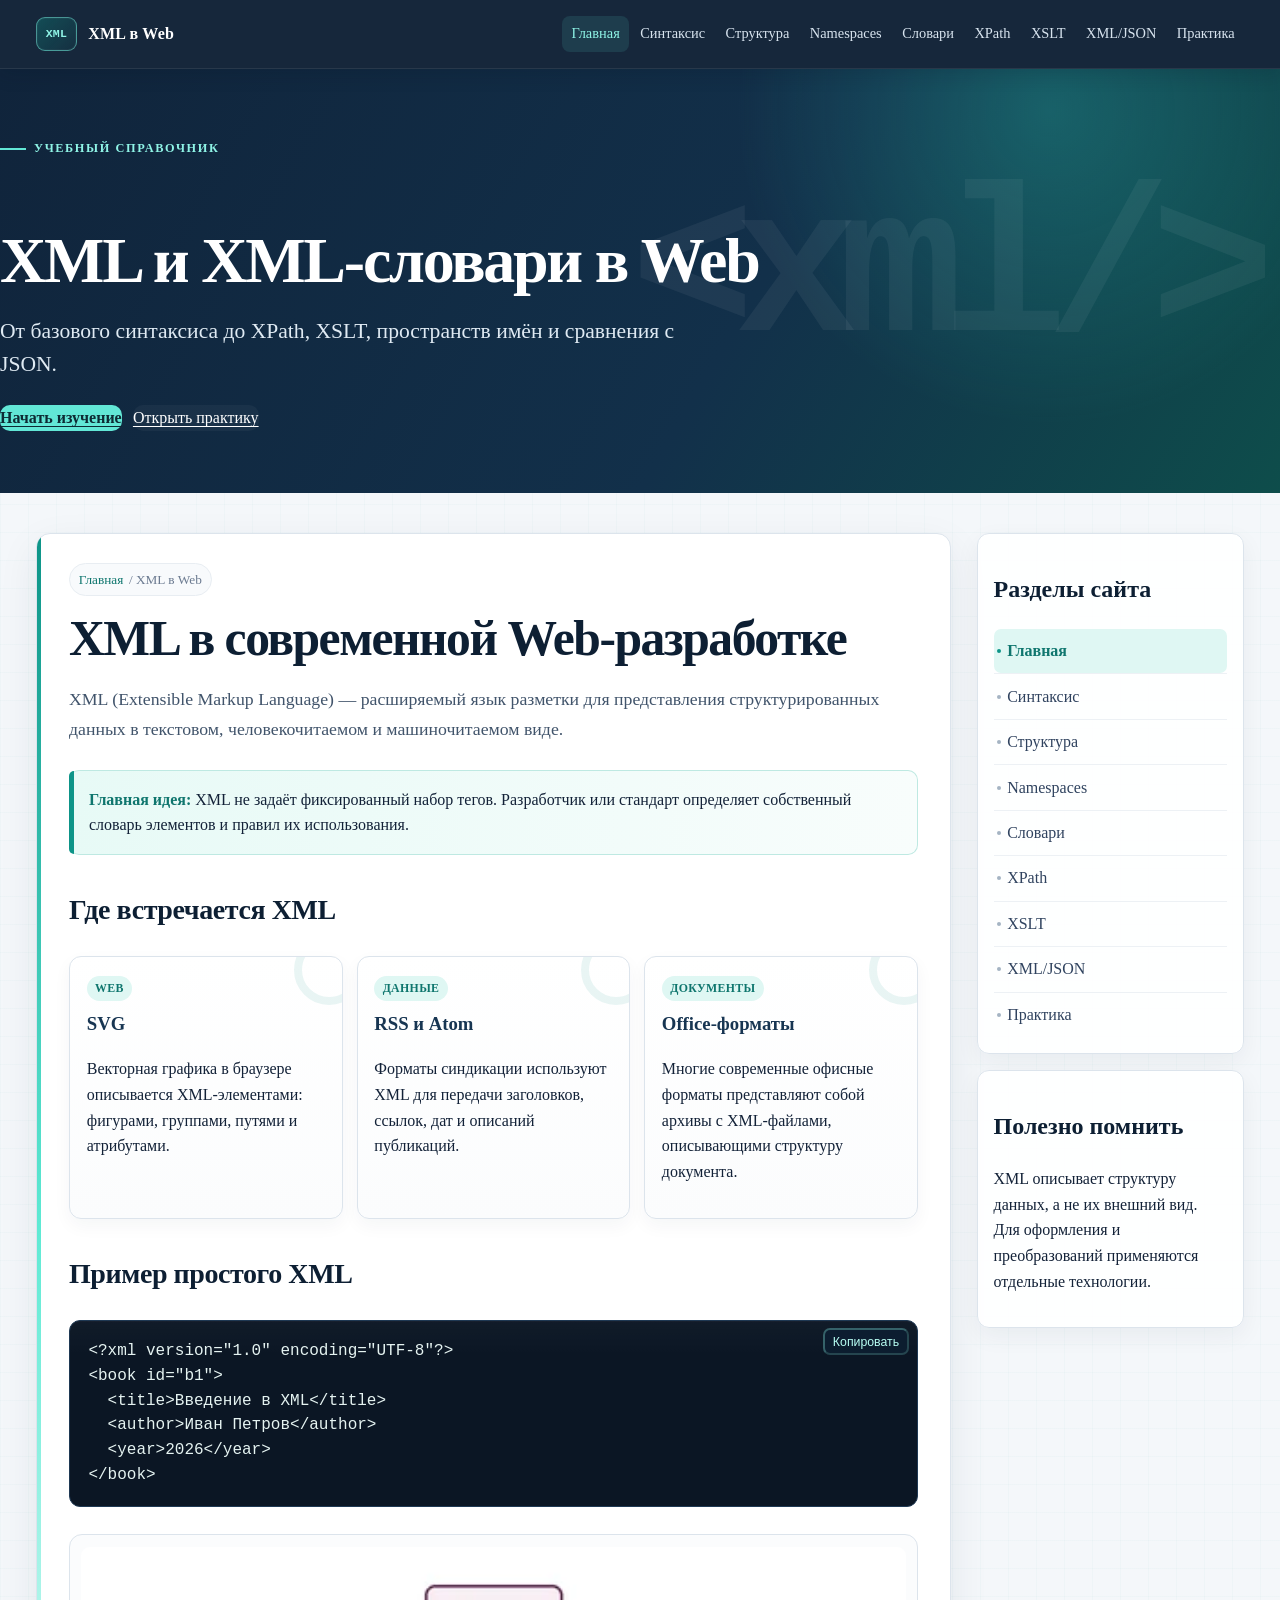
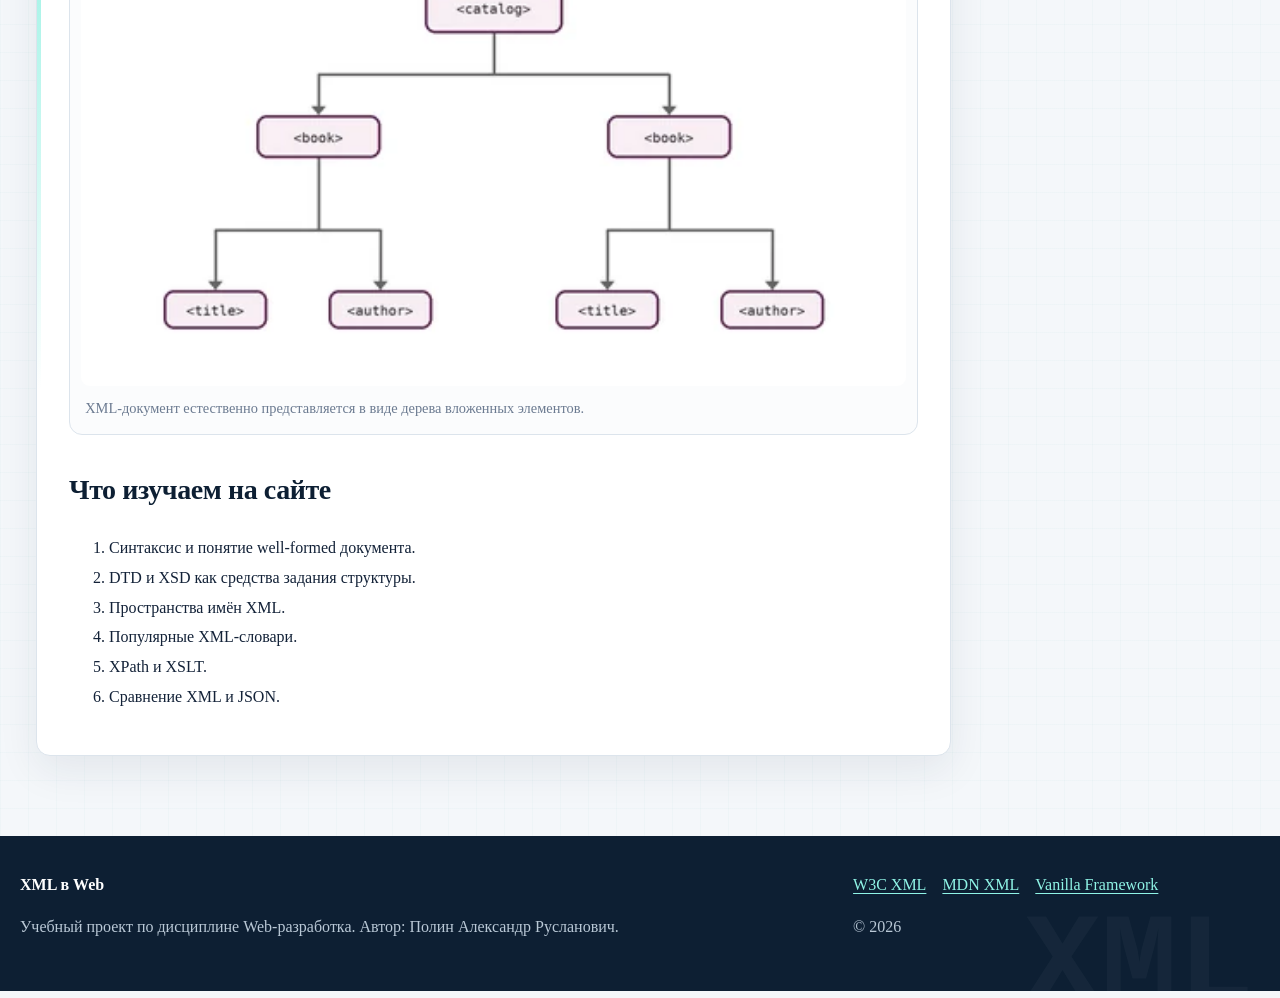
==== index.html @ ff2902cc "Add files via upload" ====
<!doctype html>
<html lang="ru">
<head>
  <meta charset="utf-8">
  <meta name="viewport" content="width=device-width, initial-scale=1">
  <meta name="description" content="Учебный сайт об XML и XML-словарях в Web-разработке.">
  <meta name="author" content="Полин Александр Русланович">
  <title>XML в Web — XML в Web</title>
  <link rel="icon" href="images/favicon.svg" type="image/svg+xml">
  <link rel="stylesheet" href="https://assets.ubuntu.com/v1/vanilla_framework_version_4.59.0.min.css">
  <link rel="stylesheet" href="css/style.css">
</head>
<body>
<a class="skip-link" href="#main">Перейти к основному содержимому</a>
<header class="site-header"><div class="header-inner"><a class="brand" href="index.html"><span class="brand-mark">XML</span><span>XML в Web</span></a><button class="p-button menu-toggle" type="button" aria-expanded="false" aria-controls="main-nav">Меню</button><nav id="main-nav" class="main-nav" aria-label="Основная навигация"><ul><li><a href="index.html" aria-current="page">Главная</a></li>
<li><a href="syntax.html">Синтаксис</a></li>
<li><a href="structure.html">Структура</a></li>
<li><a href="namespaces.html">Namespaces</a></li>
<li><a href="vocabularies.html">Словари</a></li>
<li><a href="xpath.html">XPath</a></li>
<li><a href="xslt.html">XSLT</a></li>
<li><a href="xml-json.html">XML/JSON</a></li>
<li><a href="examples.html">Практика</a></li></ul></nav></div></header>
<section class="hero"><div class="row"><div class="col-8"><p class="hero-kicker">Учебный справочник</p><h1>XML и XML-словари в Web</h1><p class="p-heading--4">От базового синтаксиса до XPath, XSLT, пространств имён и сравнения с JSON.</p><div class="hero-actions"><a class="p-button--positive" href="syntax.html">Начать изучение</a><a class="p-button" href="examples.html">Открыть практику</a></div></div></div></section>
<div class="page-wrap"><div class="content-layout"><main id="main"><article class="content-card"><div class="breadcrumbs"><a href="index.html">Главная</a> / XML в Web</div>
<h1 class="page-title">XML в современной Web-разработке</h1><p class="lead">XML (Extensible Markup Language) — расширяемый язык разметки для представления структурированных данных в текстовом, человекочитаемом и машиночитаемом виде.</p>
<div class="callout"><strong>Главная идея:</strong> XML не задаёт фиксированный набор тегов. Разработчик или стандарт определяет собственный словарь элементов и правил их использования.</div>
<h2>Где встречается XML</h2><div class="topic-grid"><section class="topic-card"><span class="badge">Web</span><h3>SVG</h3><p>Векторная графика в браузере описывается XML-элементами: фигурами, группами, путями и атрибутами.</p></section><section class="topic-card"><span class="badge">Данные</span><h3>RSS и Atom</h3><p>Форматы синдикации используют XML для передачи заголовков, ссылок, дат и описаний публикаций.</p></section><section class="topic-card"><span class="badge">Документы</span><h3>Office-форматы</h3><p>Многие современные офисные форматы представляют собой архивы с XML-файлами, описывающими структуру документа.</p></section></div>
<h2>Пример простого XML</h2><div class="code-block"><button class="p-button copy-btn" type="button">Копировать</button><pre><code>&lt;?xml version=&quot;1.0&quot; encoding=&quot;UTF-8&quot;?&gt;
&lt;book id=&quot;b1&quot;&gt;
  &lt;title&gt;Введение в XML&lt;/title&gt;
  &lt;author&gt;Иван Петров&lt;/author&gt;
  &lt;year&gt;2026&lt;/year&gt;
&lt;/book&gt;</code></pre></div>
<figure class="figure"><picture><source media="(max-width: 767px)" srcset="images/xml-tree-480.webp"><source media="(max-width: 1199px)" srcset="images/xml-tree-800.webp"><img src="images/xml-tree-1200.webp" srcset="images/xml-tree-480.webp 480w, images/xml-tree-800.webp 800w, images/xml-tree-1200.webp 1200w" sizes="(max-width: 767px) 100vw, (max-width: 1199px) 70vw, 800px" alt="Древовидная структура XML-документа: catalog, book, title и author" title="Пример дерева XML" width="1200" height="640"></picture><figcaption>XML-документ естественно представляется в виде дерева вложенных элементов.</figcaption></figure>
<h2>Что изучаем на сайте</h2><ol><li>Синтаксис и понятие well-formed документа.</li><li>DTD и XSD как средства задания структуры.</li><li>Пространства имён XML.</li><li>Популярные XML-словари.</li><li>XPath и XSLT.</li><li>Сравнение XML и JSON.</li></ol></article></main><aside aria-label="Дополнительная навигация"><div class="aside-sticky"><section class="side-card"><h2 class="p-heading--5">Разделы сайта</h2><ul class="side-nav"><li><a href="index.html" aria-current="page">Главная</a></li>
<li><a href="syntax.html">Синтаксис</a></li>
<li><a href="structure.html">Структура</a></li>
<li><a href="namespaces.html">Namespaces</a></li>
<li><a href="vocabularies.html">Словари</a></li>
<li><a href="xpath.html">XPath</a></li>
<li><a href="xslt.html">XSLT</a></li>
<li><a href="xml-json.html">XML/JSON</a></li>
<li><a href="examples.html">Практика</a></li></ul></section><section class="side-card"><h2 class="p-heading--5">Полезно помнить</h2><p>XML описывает структуру данных, а не их внешний вид. Для оформления и преобразований применяются отдельные технологии.</p></section></div></aside></div></div>
<footer class="site-footer"><div class="footer-inner"><div><strong>XML в Web</strong><p class="muted-light">Учебный проект по дисциплине Web-разработка. Автор: Полин Александр Русланович.</p></div><div><ul class="footer-links"><li><a href="https://www.w3.org/XML/" target="_blank" rel="noopener">W3C XML</a></li><li><a href="https://developer.mozilla.org/ru/docs/Web/XML" target="_blank" rel="noopener">MDN XML</a></li><li><a href="https://vanillaframework.io/" target="_blank" rel="noopener">Vanilla Framework</a></li></ul><p class="muted-light">© 2026</p></div></div></footer>
<script src="js/main.js"></script>
</body></html>
---- css/style.css ----
/*
  XML в Web — учебный проект
  Автор: Полин Александр Русланович
  CSS-фреймворк: Vanilla Framework 4.59.0 + custom CSS
  Оформление: technical editorial / light UI
*/
:root {
  --ink: #132238;
  --ink-soft: #30435f;
  --muted: #6b7a90;
  --navy: #0d1f33;
  --navy-2: #132b45;
  --accent: #0d9488;
  --accent-dark: #0f766e;
  --accent-soft: #dff7f3;
  --accent-pale: #f1fbf9;
  --warm: #f59e0b;
  --bg: #f4f7fa;
  --paper: #ffffff;
  --paper-2: #f8fafc;
  --line: #dce4ec;
  --line-strong: #c8d3df;
  --code: #0b1624;
  --radius: 14px;
  --shadow: 0 14px 40px rgba(20, 39, 62, .08);
}

* { box-sizing: border-box; }
html { scroll-behavior: smooth; }
body {
  margin: 0;
  color: var(--ink);
  background:
    linear-gradient(rgba(13, 148, 136, .025) 1px, transparent 1px),
    linear-gradient(90deg, rgba(13, 148, 136, .025) 1px, transparent 1px),
    var(--bg);
  background-size: 28px 28px;
  font-size: 16px;
  line-height: 1.62;
}

a { color: var(--accent-dark); text-underline-offset: .18em; }
a:hover { color: var(--accent); }
img { max-width: 100%; height: auto; }

/* Header */
.site-header {
  position: sticky;
  top: 0;
  z-index: 1000;
  background: rgba(13, 31, 51, .96);
  border-bottom: 1px solid rgba(255,255,255,.08);
  box-shadow: 0 5px 18px rgba(6, 20, 35, .16);
  backdrop-filter: blur(10px);
}
.header-inner {
  max-width: 1240px;
  min-height: 68px;
  margin: 0 auto;
  padding: .65rem 1rem;
  display: flex;
  align-items: center;
  justify-content: space-between;
  gap: 1rem;
}
.brand {
  display: inline-flex;
  align-items: center;
  gap: .72rem;
  color: #fff;
  text-decoration: none;
  font-weight: 700;
  letter-spacing: .01em;
  white-space: nowrap;
}
.brand:hover { color: #fff; text-decoration: none; }
.brand-mark {
  width: 2.55rem;
  height: 2.15rem;
  display: grid;
  place-items: center;
  border: 1px solid rgba(127, 243, 228, .5);
  border-radius: 9px;
  background: linear-gradient(135deg, rgba(13,148,136,.35), rgba(13,148,136,.08));
  color: #8ff4e6;
  font: 700 .72rem/1 "SFMono-Regular", Consolas, monospace;
  box-shadow: inset 0 0 0 1px rgba(255,255,255,.03);
}
.menu-toggle.p-button {
  margin: 0;
  min-width: auto;
  background: transparent;
  color: #fff;
  border-color: rgba(255,255,255,.38);
  border-radius: 9px;
}
.main-nav { display: none; }
.main-nav.is-open {
  display: block;
  position: absolute;
  left: 0;
  right: 0;
  top: 100%;
  background: var(--navy);
  border-top: 1px solid rgba(255,255,255,.07);
  border-bottom: 1px solid rgba(255,255,255,.12);
  padding: .75rem 1rem 1rem;
}
.main-nav ul {
  list-style: none;
  margin: 0;
  padding: 0;
  display: flex;
  flex-direction: column;
  gap: .28rem;
}
.main-nav a {
  display: block;
  padding: .48rem .66rem;
  color: #d8e4ef;
  text-decoration: none;
  border-radius: 8px;
  font-size: .93rem;
  transition: background-color .18s ease, color .18s ease;
}
.main-nav a:hover,
.main-nav a:focus,
.main-nav a[aria-current="page"] {
  background: rgba(82, 222, 206, .12);
  color: #8ff4e6;
}

/* Hero only on home */
.hero {
  position: relative;
  overflow: hidden;
  color: #fff;
  background:
    radial-gradient(circle at 82% 10%, rgba(45, 212, 191, .26), transparent 28%),
    linear-gradient(120deg, #10243b 0%, #12304a 58%, #0e4d4b 100%);
}
.hero::before {
  content: "<xml/>";
  position: absolute;
  right: max(2vw, 1rem);
  top: 50%;
  transform: translateY(-53%);
  color: rgba(255,255,255,.055);
  font: 800 clamp(5rem, 17vw, 13rem)/1 "SFMono-Regular", Consolas, monospace;
  letter-spacing: -.1em;
  pointer-events: none;
}
.hero .row {
  position: relative;
  z-index: 1;
  padding-top: 3.6rem;
  padding-bottom: 3.9rem;
}
.hero h1 {
  max-width: 780px;
  margin-bottom: 1rem;
  color: #fff;
  font-size: clamp(2.3rem, 5vw, 4.25rem);
  line-height: 1.03;
  letter-spacing: -.035em;
}
.hero p { color: #dfeaf3; }
.hero .p-heading--4 { max-width: 720px; font-size: clamp(1.05rem, 2.1vw, 1.35rem); line-height: 1.5; }
.hero-kicker {
  display: inline-flex;
  align-items: center;
  gap: .5rem;
  margin-bottom: 1rem;
  text-transform: uppercase;
  letter-spacing: .13em;
  font-size: .77rem;
  font-weight: 700;
  color: #8ff4e6 !important;
}
.hero-kicker::before { content: ""; width: 26px; height: 2px; background: #62e7d6; }
.hero-actions { display: flex; flex-wrap: wrap; gap: .7rem; margin-top: 1.55rem; }
.hero .p-button--positive {
  background: #62e7d6;
  border-color: #62e7d6;
  color: #0d2a33;
  border-radius: 10px;
  font-weight: 700;
}
.hero .p-button--positive:hover { background: #8ff4e6; border-color: #8ff4e6; }
.hero .p-button {
  color: #fff;
  border-color: rgba(255,255,255,.42);
  background: rgba(255,255,255,.04);
  border-radius: 10px;
}

/* Main layout */
.page-wrap { max-width: 1240px; margin: 0 auto; padding: 2rem 1rem 3rem; }
.content-layout {
  display: grid;
  grid-template-columns: 1fr;
  gap: 1.4rem;
}
.content-card {
  position: relative;
  overflow: hidden;
  background: var(--paper);
  border: 1px solid var(--line);
  border-radius: var(--radius);
  box-shadow: var(--shadow);
  padding: 1.35rem;
}
.content-card::before {
  content: "";
  position: absolute;
  left: 0;
  top: 0;
  bottom: 0;
  width: 4px;
  background: linear-gradient(var(--accent), #5eead4 38%, transparent 80%);
}
.side-card {
  background: rgba(255,255,255,.9);
  border: 1px solid var(--line);
  border-radius: 12px;
  padding: 1rem;
  box-shadow: 0 8px 24px rgba(20,39,62,.055);
}
.side-card + .side-card { margin-top: 1rem; }
.side-card h2 { color: var(--navy); }
.side-nav { list-style: none; padding: 0; margin: 0; }
.side-nav li + li { border-top: 1px solid #edf1f5; }
.side-nav a {
  position: relative;
  display: block;
  padding: .58rem .45rem .58rem .85rem;
  color: var(--ink-soft);
  text-decoration: none;
  border-radius: 7px;
  transition: padding-left .15s ease, background .15s ease;
}
.side-nav a::before {
  content: "";
  position: absolute;
  left: .2rem;
  top: 50%;
  width: 4px;
  height: 4px;
  transform: translateY(-50%);
  border-radius: 50%;
  background: #a5b4c3;
}
.side-nav a:hover { background: var(--paper-2); padding-left: 1rem; }
.side-nav a[aria-current="page"] {
  background: var(--accent-soft);
  color: var(--accent-dark);
  font-weight: 700;
}
.side-nav a[aria-current="page"]::before { background: var(--accent); }

/* Typography */
.breadcrumbs {
  display: flex;
  flex-wrap: wrap;
  align-items: center;
  gap: .35rem;
  width: fit-content;
  margin-bottom: 1rem;
  padding: .3rem .55rem;
  color: var(--muted);
  background: var(--paper-2);
  border: 1px solid #e8edf2;
  border-radius: 999px;
  font-size: .83rem;
}
.breadcrumbs a { color: var(--accent-dark); text-decoration: none; }
.page-title {
  margin: .2rem 0 .5rem;
  color: var(--navy);
  font-size: clamp(2rem, 4vw, 3.1rem);
  line-height: 1.08;
  letter-spacing: -.03em;
}
.lead {
  max-width: 860px;
  margin-bottom: 1.6rem;
  color: #41546b;
  font-size: 1.11rem;
  line-height: 1.7;
}
.content-card h2 {
  margin-top: 2rem;
  color: var(--navy);
  font-size: clamp(1.35rem, 2.2vw, 1.75rem);
  letter-spacing: -.015em;
}
.content-card h3 { color: #173552; }
.content-card li + li { margin-top: .24rem; }

/* Callouts and cards */
.callout {
  position: relative;
  border: 1px solid #bee9e2;
  border-left: 0;
  border-radius: 10px;
  background: linear-gradient(90deg, #e7faf6, #f8fdfc);
  padding: 1rem 1rem 1rem 1.25rem;
  margin: 1.3rem 0;
}
.callout::before {
  content: "";
  position: absolute;
  left: 0;
  top: 0;
  bottom: 0;
  width: 5px;
  border-radius: 10px 0 0 10px;
  background: var(--accent);
}
.callout strong { color: var(--accent-dark); }
.topic-grid {
  display: grid;
  grid-template-columns: 1fr;
  gap: .85rem;
  margin: 1.3rem 0;
}
.topic-card {
  position: relative;
  overflow: hidden;
  border: 1px solid var(--line);
  border-radius: 12px;
  padding: 1.05rem;
  background: linear-gradient(180deg, #fff 0%, #fbfcfd 100%);
  box-shadow: 0 7px 18px rgba(20,39,62,.045);
  transition: transform .18s ease, box-shadow .18s ease, border-color .18s ease;
}
.topic-card::after {
  content: "";
  position: absolute;
  width: 54px;
  height: 54px;
  right: -22px;
  top: -22px;
  border: 8px solid rgba(13,148,136,.09);
  border-radius: 50%;
}
.topic-card:hover {
  transform: translateY(-2px);
  border-color: #b6ddd7;
  box-shadow: 0 12px 28px rgba(20,39,62,.08);
}
.topic-card h3 { margin-top: .55rem; margin-bottom: .45rem; }
.badge {
  display: inline-block;
  padding: .17rem .52rem;
  border-radius: 999px;
  background: var(--accent-soft);
  color: var(--accent-dark);
  font-size: .74rem;
  font-weight: 800;
  letter-spacing: .03em;
  text-transform: uppercase;
}

/* Code */
.code-block { position: relative; margin: 1rem 0; }
pre {
  overflow-x: auto;
  padding: 1.15rem;
  border: 1px solid #1f3954;
  border-radius: 11px;
  background:
    linear-gradient(180deg, rgba(255,255,255,.025), transparent 18%),
    var(--code);
  color: #e5f3f1;
  line-height: 1.55;
  box-shadow: inset 0 1px 0 rgba(255,255,255,.025);
}
code { font-family: "SFMono-Regular", Consolas, "Liberation Mono", monospace; }
:not(pre) > code {
  background: #edf2f6;
  color: #173552;
  padding: .1rem .32rem;
  border: 1px solid #dbe4ec;
  border-radius: 5px;
}
.copy-btn.p-button {
  position: absolute;
  right: .55rem;
  top: .55rem;
  z-index: 2;
  min-width: auto;
  padding: .27rem .5rem;
  border-color: rgba(143,244,230,.32);
  background: rgba(13,31,51,.82);
  color: #b8fff4;
  border-radius: 7px;
  font-size: .77rem;
}

/* Figures */
.figure {
  margin: 1.7rem 0;
  padding: .7rem;
  background: #fbfcfd;
  border: 1px solid var(--line);
  border-radius: 13px;
}
.figure img {
  display: block;
  width: 100%;
  border: 0;
  border-radius: 9px;
  background: #fff;
}
.figure figcaption { margin: .65rem .25rem .15rem; color: var(--muted); font-size: .9rem; }

/* Tables */
.table-scroll {
  overflow-x: auto;
  margin: 1.1rem 0;
  border: 1px solid var(--line);
  border-radius: 11px;
  background: #fff;
}
table { width: 100%; margin: 0; border-collapse: collapse; }
caption { text-align: left; font-weight: 700; color: var(--ink); padding: .75rem .9rem .35rem; }
thead { background: var(--navy); color: #fff; }
thead th { color: #fff; }
th, td { padding: .72rem .78rem; border-bottom: 1px solid #e7edf2; vertical-align: top; }
tbody tr:nth-child(even) { background: #f8fafb; }
tbody tr:last-child td { border-bottom: 0; }

/* Video + forms */
.video-wrap {
  position: relative;
  aspect-ratio: 16 / 9;
  width: 100%;
  background: #09121d;
  border: 1px solid #1e3349;
  border-radius: 12px;
  overflow: hidden;
  box-shadow: 0 12px 30px rgba(20,39,62,.12);
}
.video-wrap iframe { position: absolute; inset: 0; width: 100%; height: 100%; border: 0; }
#xml-quiz fieldset {
  margin: 1rem 0;
  padding: 1rem;
  border: 1px solid var(--line);
  border-radius: 10px;
  background: #fbfcfd;
}
#xml-quiz legend { padding: 0 .35rem; color: var(--navy); font-weight: 700; }
#xml-quiz label { display: inline-block; padding: .16rem 0; }
#xml-quiz .p-button--positive {
  background: var(--accent);
  border-color: var(--accent);
  border-radius: 9px;
}
#xml-quiz .p-button { border-radius: 9px; }
.quiz-result {
  margin-top: 1rem;
  padding: .7rem .85rem;
  border-radius: 8px;
  background: var(--accent-pale);
  color: var(--accent-dark);
  font-weight: 700;
}
.quiz-result:empty { display: none; }
.form-note { font-size: .9rem; color: var(--muted); }

/* Footer */
.site-footer {
  position: relative;
  overflow: hidden;
  margin-top: 2rem;
  padding: 2.25rem 1rem;
  background: var(--navy);
  color: #fff;
}
.site-footer::after {
  content: "XML";
  position: absolute;
  right: 2vw;
  bottom: -2.5rem;
  color: rgba(255,255,255,.035);
  font: 800 8rem/1 "SFMono-Regular", Consolas, monospace;
  pointer-events: none;
}
.site-footer a { color: #8ff4e6; }
.footer-inner {
  position: relative;
  z-index: 1;
  max-width: 1240px;
  margin: 0 auto;
  display: grid;
  gap: 1.2rem;
}
.footer-links { list-style: none; padding: 0; margin: 0; display: flex; flex-wrap: wrap; gap: .65rem 1rem; }
.muted-light { color: #b9c8d6; }

.skip-link { position: absolute; left: -9999px; top: 0; z-index: 2000; background: #fff; color: #000; padding: .5rem 1rem; }
.skip-link:focus { left: .5rem; top: .5rem; }

@media (min-width: 768px) {
  .page-wrap { padding-top: 2.5rem; }
  .content-card { padding: 1.8rem 2rem; }
  .topic-grid { grid-template-columns: repeat(2, minmax(0,1fr)); }
  .footer-inner { grid-template-columns: 2fr 1fr; }
}

@media (min-width: 992px) {
  .menu-toggle { display: none; }
  .main-nav { display: block; }
  .main-nav ul { flex-direction: row; flex-wrap: wrap; justify-content: flex-end; gap: .12rem; }
  .main-nav a { padding: .42rem .48rem; font-size: .85rem; }
  .content-layout { grid-template-columns: minmax(0, 3.25fr) minmax(238px, .95fr); align-items: start; gap: 1.6rem; }
  .aside-sticky { position: sticky; top: 5.5rem; }
  .topic-grid { grid-template-columns: repeat(3, minmax(0,1fr)); }
}

@media (min-width: 1180px) {
  .main-nav a { padding-left: .58rem; padding-right: .58rem; font-size: .9rem; }
}

@media (prefers-reduced-motion: reduce) {
  html { scroll-behavior: auto; }
  *, *::before, *::after { animation-duration: .01ms !important; transition-duration: .01ms !important; }
}
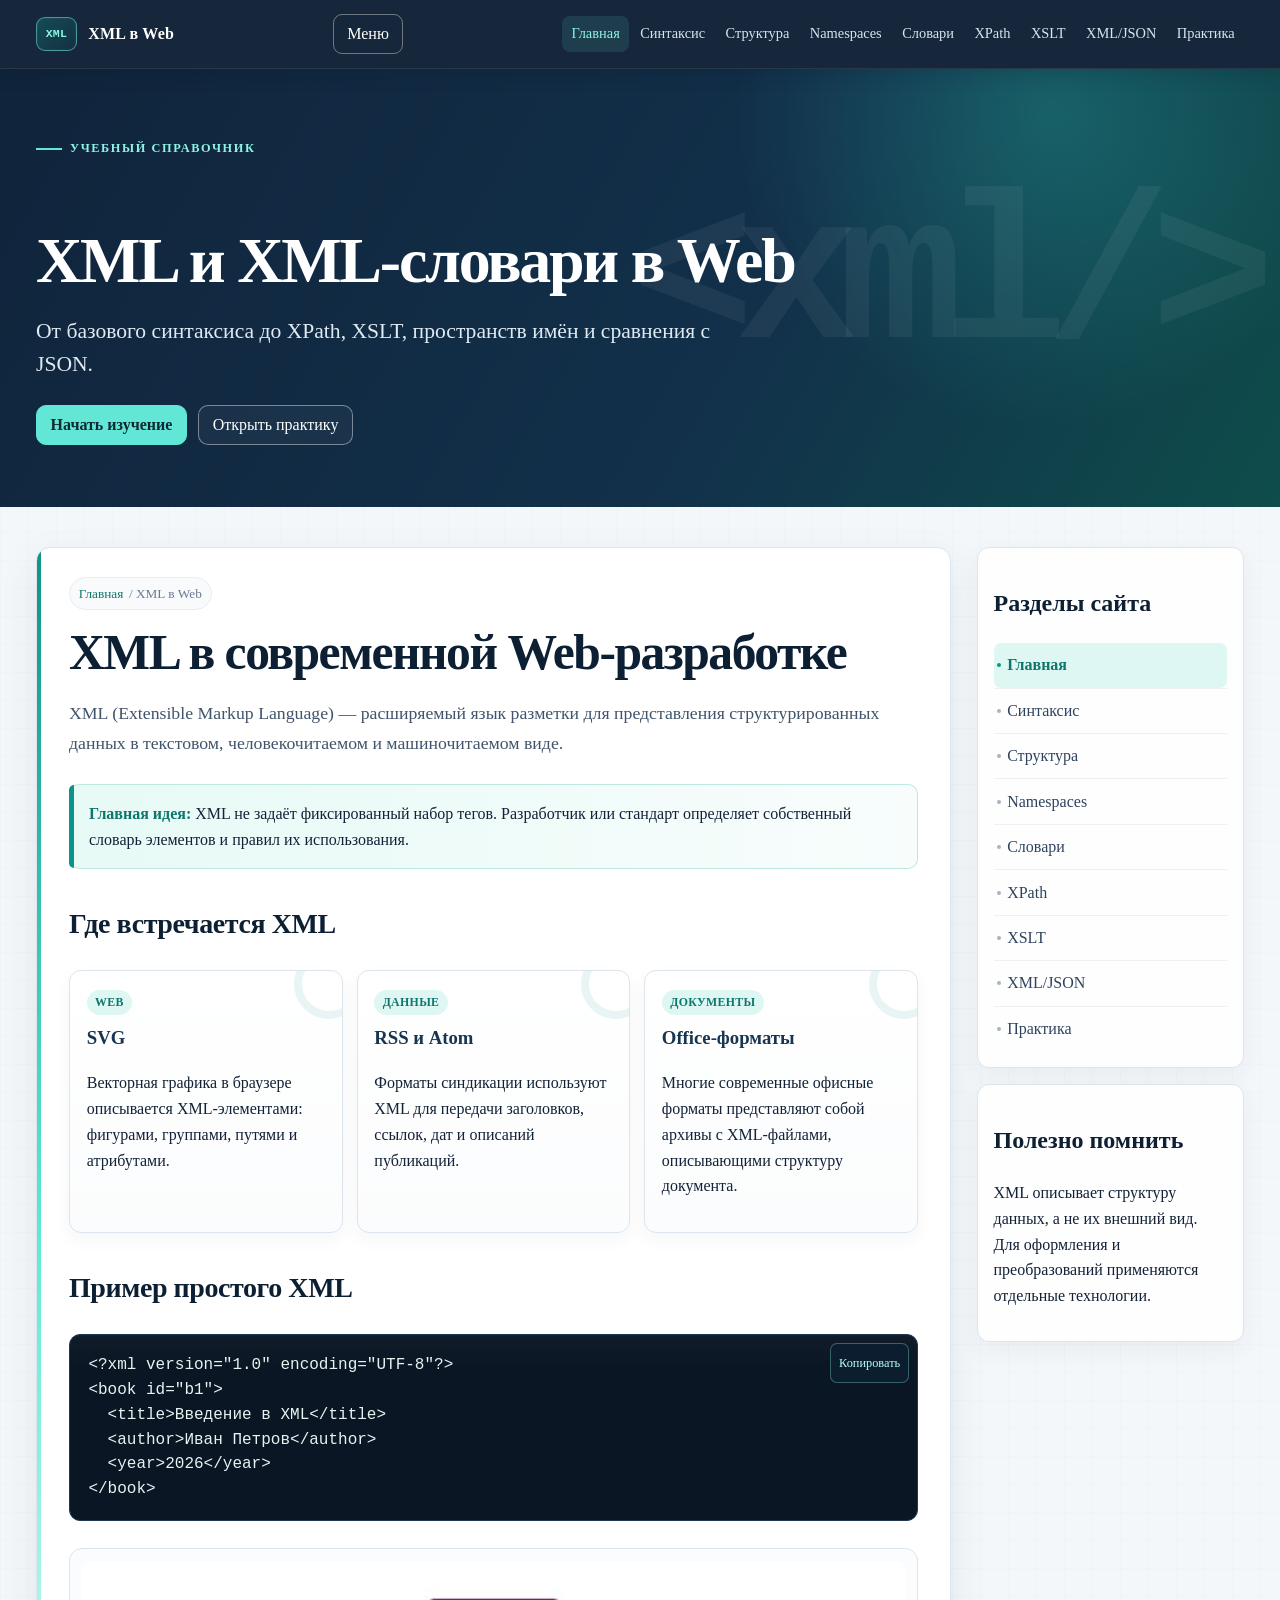
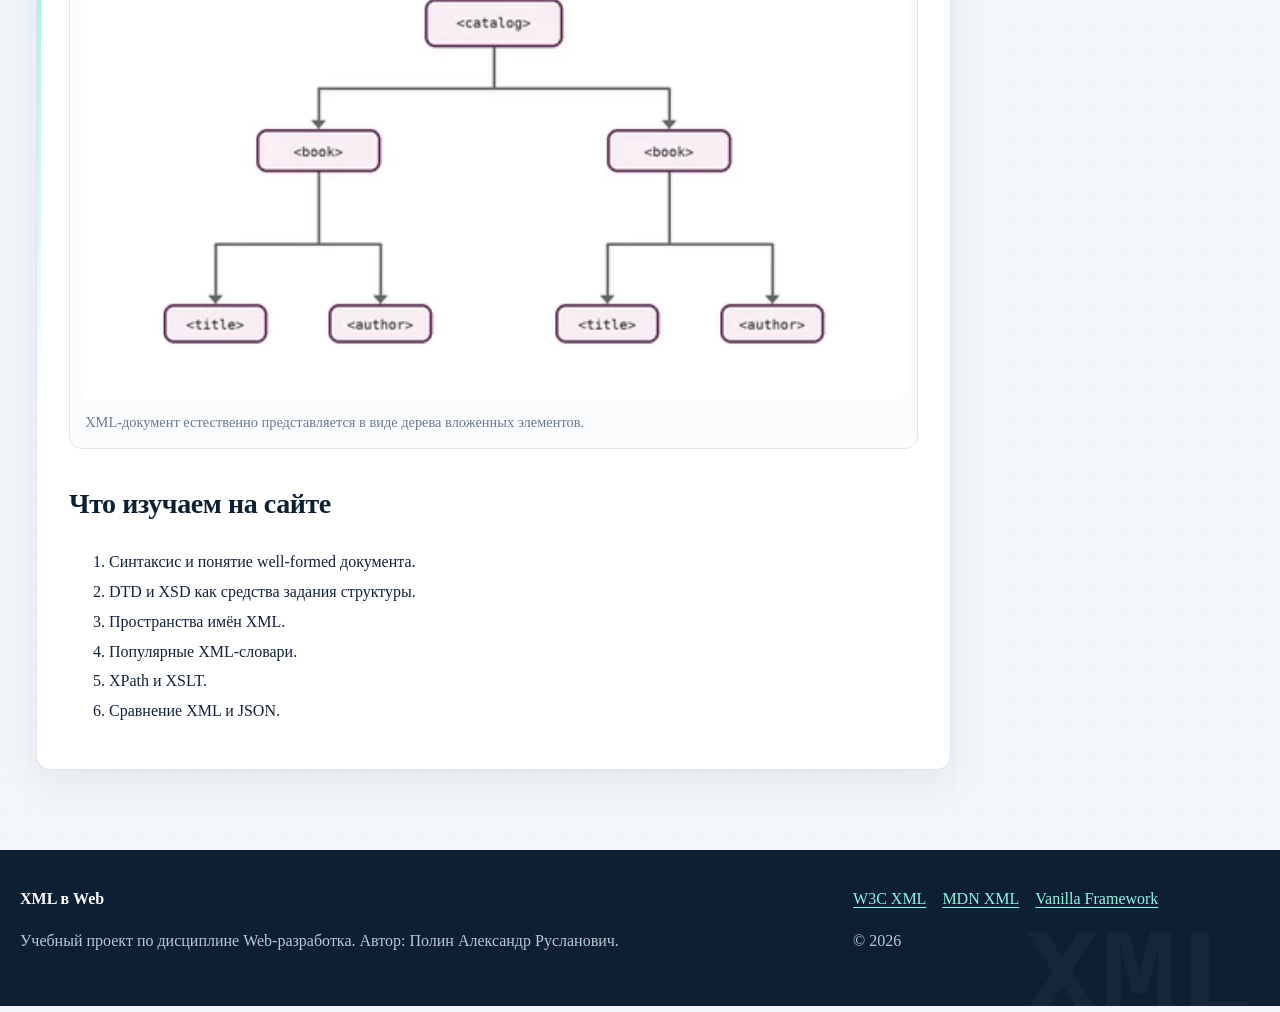
==== commit 1ff01035: "Add files via upload" ====
--- a/index.html
+++ b/index.html
@@ -3,6 +3,7 @@
 <head>
   <meta charset="utf-8">
   <meta name="viewport" content="width=device-width, initial-scale=1">
+  <meta name="theme-color" content="#0d1f33">
   <meta name="description" content="Учебный сайт об XML и XML-словарях в Web-разработке.">
   <meta name="author" content="Полин Александр Русланович">
   <title>XML в Web — XML в Web</title>
@@ -12,7 +13,7 @@
 </head>
 <body>
 <a class="skip-link" href="#main">Перейти к основному содержимому</a>
-<header class="site-header"><div class="header-inner"><a class="brand" href="index.html"><span class="brand-mark">XML</span><span>XML в Web</span></a><button class="p-button menu-toggle" type="button" aria-expanded="false" aria-controls="main-nav">Меню</button><nav id="main-nav" class="main-nav" aria-label="Основная навигация"><ul><li><a href="index.html" aria-current="page">Главная</a></li>
+<header class="site-header"><div class="header-inner"><a class="brand" href="index.html"><span class="brand-mark">XML</span><span>XML в Web</span></a><button class="p-button menu-toggle" type="button" aria-expanded="false" aria-controls="main-nav" aria-label="Открыть меню">Меню</button><nav id="main-nav" class="main-nav" aria-label="Основная навигация"><ul><li><a href="index.html" aria-current="page">Главная</a></li>
 <li><a href="syntax.html">Синтаксис</a></li>
 <li><a href="structure.html">Структура</a></li>
 <li><a href="namespaces.html">Namespaces</a></li>
@@ -21,7 +22,7 @@
 <li><a href="xslt.html">XSLT</a></li>
 <li><a href="xml-json.html">XML/JSON</a></li>
 <li><a href="examples.html">Практика</a></li></ul></nav></div></header>
-<section class="hero"><div class="row"><div class="col-8"><p class="hero-kicker">Учебный справочник</p><h1>XML и XML-словари в Web</h1><p class="p-heading--4">От базового синтаксиса до XPath, XSLT, пространств имён и сравнения с JSON.</p><div class="hero-actions"><a class="p-button--positive" href="syntax.html">Начать изучение</a><a class="p-button" href="examples.html">Открыть практику</a></div></div></div></section>
+<section class="hero"><div class="hero-inner"><p class="hero-kicker">Учебный справочник</p><h1>XML и XML-словари в Web</h1><p class="p-heading--4">От базового синтаксиса до XPath, XSLT, пространств имён и сравнения с JSON.</p><div class="hero-actions"><a class="p-button--positive" href="syntax.html">Начать изучение</a><a class="p-button" href="examples.html">Открыть практику</a></div></div></section>
 <div class="page-wrap"><div class="content-layout"><main id="main"><article class="content-card"><div class="breadcrumbs"><a href="index.html">Главная</a> / XML в Web</div>
 <h1 class="page-title">XML в современной Web-разработке</h1><p class="lead">XML (Extensible Markup Language) — расширяемый язык разметки для представления структурированных данных в текстовом, человекочитаемом и машиночитаемом виде.</p>
 <div class="callout"><strong>Главная идея:</strong> XML не задаёт фиксированный набор тегов. Разработчик или стандарт определяет собственный словарь элементов и правил их использования.</div>
--- a/css/style.css
+++ b/css/style.css
@@ -527,3 +527,467 @@
   html { scroll-behavior: auto; }
   *, *::before, *::after { animation-duration: .01ms !important; transition-duration: .01ms !important; }
 }
+
+
+
+/* Button fallback: keeps controls usable even before the framework CSS finishes loading. */
+.p-button,
+.p-button--positive {
+  display: inline-flex;
+  align-items: center;
+  justify-content: center;
+  min-height: 2.5rem;
+  padding: .5rem .85rem;
+  border: 1px solid var(--line-strong);
+  border-radius: 9px;
+  background: #fff;
+  color: var(--ink);
+  font: inherit;
+  line-height: 1.3;
+  text-decoration: none;
+  cursor: pointer;
+}
+
+.p-button--positive {
+  background: var(--accent);
+  border-color: var(--accent);
+  color: #fff;
+}
+
+/* =========================================================
+   MOBILE / CROSS-BROWSER HARDENING
+   ========================================================= */
+
+html {
+  width: 100%;
+  -webkit-text-size-adjust: 100%;
+  text-size-adjust: 100%;
+  max-width: 100%;
+  overflow-x: hidden;
+  color-scheme: light;
+}
+
+body {
+  width: 100%;
+  max-width: 100%;
+  min-width: 0;
+  overflow-x: hidden;
+}
+
+body,
+header,
+main,
+aside,
+article,
+section,
+div,
+figure,
+form,
+fieldset {
+  min-width: 0;
+}
+
+img,
+svg,
+video,
+iframe {
+  max-width: 100%;
+}
+
+.site-header {
+  -webkit-backdrop-filter: blur(10px);
+  backdrop-filter: blur(10px);
+}
+
+.header-inner,
+.page-wrap,
+.footer-inner,
+.hero-inner {
+  width: 100%;
+  min-width: 0;
+}
+
+.hero-inner {
+  position: relative;
+  z-index: 1;
+  max-width: 1240px;
+  margin: 0 auto;
+  padding: 3.6rem 1rem 3.9rem;
+}
+
+.hero-inner > * {
+  max-width: 780px;
+}
+
+.p-button,
+.p-button--positive {
+  box-sizing: border-box;
+  max-width: 100%;
+}
+
+main,
+aside {
+  min-width: 0;
+}
+
+.content-card,
+.side-card,
+.topic-card,
+.callout,
+.figure,
+.code-block,
+.table-scroll,
+.video-wrap {
+  max-width: 100%;
+}
+
+.content-card p,
+.content-card li,
+.side-card p,
+th,
+td,
+figcaption,
+.breadcrumbs {
+  overflow-wrap: break-word;
+  word-break: normal;
+}
+
+:not(pre) > code {
+  overflow-wrap: anywhere;
+}
+
+.code-block {
+  min-width: 0;
+}
+
+pre {
+  width: 100%;
+  max-width: 100%;
+  min-width: 0;
+  overscroll-behavior-inline: contain;
+  -webkit-overflow-scrolling: touch;
+}
+
+pre code {
+  white-space: pre;
+  overflow-wrap: normal;
+  word-break: normal;
+}
+
+.table-scroll {
+  width: 100%;
+  max-width: 100%;
+  overscroll-behavior-inline: contain;
+  -webkit-overflow-scrolling: touch;
+}
+
+.table-scroll table {
+  min-width: 540px;
+}
+
+fieldset {
+  min-inline-size: 0;
+  min-width: 0;
+}
+
+.video-wrap iframe {
+  display: block;
+}
+
+.error-page {
+  min-height: 100vh;
+  min-height: 100dvh;
+  display: grid;
+  place-items: center;
+  padding: 1rem;
+  background:
+    radial-gradient(circle at 80% 10%, rgba(45, 212, 191, .15), transparent 25%),
+    var(--bg);
+}
+
+.error-card {
+  width: min(100%, 560px);
+  padding: 2rem;
+  text-align: center;
+  background: var(--paper);
+  border: 1px solid var(--line);
+  border-radius: var(--radius);
+  box-shadow: var(--shadow);
+}
+
+.error-mark {
+  margin: 0 auto 1rem;
+}
+
+.error-code {
+  margin: 0;
+  color: var(--accent-dark);
+  font: 800 4rem/1 "SFMono-Regular", Consolas, monospace;
+}
+
+.error-card h1 {
+  margin-top: .7rem;
+  color: var(--navy);
+}
+
+@media (max-width: 991px) {
+  .main-nav.is-open {
+    max-height: calc(100vh - 64px);
+    max-height: calc(100dvh - 64px);
+    overflow-y: auto;
+    overscroll-behavior: contain;
+    -webkit-overflow-scrolling: touch;
+    box-shadow: 0 16px 30px rgba(6, 20, 35, .22);
+  }
+}
+
+@media (max-width: 767px) {
+  body {
+    font-size: 15.5px;
+    line-height: 1.58;
+    background-size: 24px 24px;
+  }
+
+  .header-inner {
+    min-height: 60px;
+    padding: .45rem .75rem;
+    gap: .65rem;
+  }
+
+  .brand {
+    min-width: 0;
+    gap: .55rem;
+    font-size: .95rem;
+  }
+
+  .brand-mark {
+    flex: 0 0 auto;
+    width: 2.25rem;
+    height: 1.95rem;
+    font-size: .66rem;
+  }
+
+  .menu-toggle.p-button {
+    flex: 0 0 auto;
+    margin: 0;
+    padding: .42rem .65rem;
+    font-size: .9rem;
+    line-height: 1.25;
+    white-space: nowrap;
+  }
+
+  .main-nav.is-open {
+    padding: .55rem .75rem .75rem;
+  }
+
+  .main-nav ul {
+    gap: .18rem;
+  }
+
+  .main-nav a {
+    padding: .62rem .7rem;
+    font-size: .94rem;
+  }
+
+  .hero::before {
+    right: -.25rem;
+    font-size: clamp(4.3rem, 26vw, 7rem);
+  }
+
+  .hero-inner {
+    padding: 2.35rem .85rem 2.55rem;
+  }
+
+  .hero h1 {
+    max-width: 100%;
+    margin-top: 0;
+    font-size: clamp(2rem, 10vw, 2.8rem);
+    line-height: 1.06;
+  }
+
+  .hero .p-heading--4 {
+    max-width: 100%;
+    font-size: 1.02rem;
+    line-height: 1.5;
+  }
+
+  .hero-actions {
+    gap: .55rem;
+    margin-top: 1.25rem;
+  }
+
+  .page-wrap {
+    padding: 1rem .72rem 2rem;
+  }
+
+  .content-layout {
+    gap: 1rem;
+  }
+
+  .content-card {
+    padding: 1.05rem .9rem 1.2rem;
+    border-radius: 11px;
+    box-shadow: 0 8px 24px rgba(20, 39, 62, .07);
+  }
+
+  .content-card::before {
+    width: 3px;
+  }
+
+  .side-card {
+    padding: .9rem;
+  }
+
+  .breadcrumbs {
+    width: auto;
+    max-width: 100%;
+    margin-bottom: .8rem;
+    border-radius: 9px;
+    line-height: 1.4;
+  }
+
+  .page-title {
+    font-size: clamp(1.75rem, 8vw, 2.2rem);
+    line-height: 1.12;
+  }
+
+  .lead {
+    margin-bottom: 1.25rem;
+    font-size: 1rem;
+    line-height: 1.62;
+  }
+
+  .content-card h2 {
+    margin-top: 1.55rem;
+    font-size: 1.35rem;
+  }
+
+  .content-card h3 {
+    font-size: 1.12rem;
+  }
+
+  .callout {
+    padding: .85rem .85rem .85rem 1.05rem;
+    margin: 1rem 0;
+  }
+
+  .topic-grid {
+    gap: .7rem;
+    margin: 1rem 0;
+  }
+
+  .topic-card {
+    padding: .9rem;
+  }
+
+  .code-block {
+    margin: .9rem 0;
+  }
+
+  pre {
+    margin: 0;
+    padding: 3rem .85rem .9rem;
+    border-radius: 9px;
+    font-size: .84rem;
+    line-height: 1.5;
+  }
+
+  .copy-btn.p-button {
+    right: .45rem;
+    top: .45rem;
+    padding: .28rem .48rem;
+    font-size: .73rem;
+  }
+
+  .figure {
+    margin: 1.15rem 0;
+    padding: .4rem;
+    border-radius: 10px;
+  }
+
+  .figure img {
+    border-radius: 7px;
+  }
+
+  .table-scroll {
+    margin: .9rem 0;
+    border-radius: 9px;
+  }
+
+  .table-scroll table {
+    min-width: 520px;
+  }
+
+  th,
+  td {
+    padding: .62rem .68rem;
+    font-size: .92rem;
+  }
+
+  #xml-quiz fieldset {
+    padding: .85rem;
+  }
+
+  #xml-quiz label {
+    display: inline-flex;
+    align-items: flex-start;
+    gap: .38rem;
+    width: 100%;
+    padding: .22rem 0;
+    line-height: 1.42;
+  }
+
+  #xml-quiz input[type="radio"] {
+    flex: 0 0 auto;
+    margin-top: .22rem;
+  }
+
+  .site-footer {
+    margin-top: 1.25rem;
+    padding: 1.65rem .8rem;
+  }
+
+  .site-footer::after {
+    right: -1rem;
+    font-size: 6rem;
+  }
+
+  .footer-links {
+    display: grid;
+    gap: .4rem;
+  }
+}
+
+@media (max-width: 479px) {
+  .hero-actions {
+    display: grid;
+    grid-template-columns: 1fr;
+  }
+
+  .hero-actions .p-button,
+  .hero-actions .p-button--positive,
+  #xml-quiz > .p-button,
+  #xml-quiz > .p-button--positive {
+    width: 100%;
+    margin-right: 0;
+    text-align: center;
+    justify-content: center;
+  }
+
+  #xml-quiz > .p-button + .p-button,
+  #xml-quiz > .p-button--positive + .p-button {
+    margin-top: .5rem;
+  }
+
+  .table-scroll table {
+    min-width: 500px;
+  }
+
+  .error-card {
+    padding: 1.4rem 1rem;
+  }
+
+  .error-code {
+    font-size: 3.2rem;
+  }
+}
